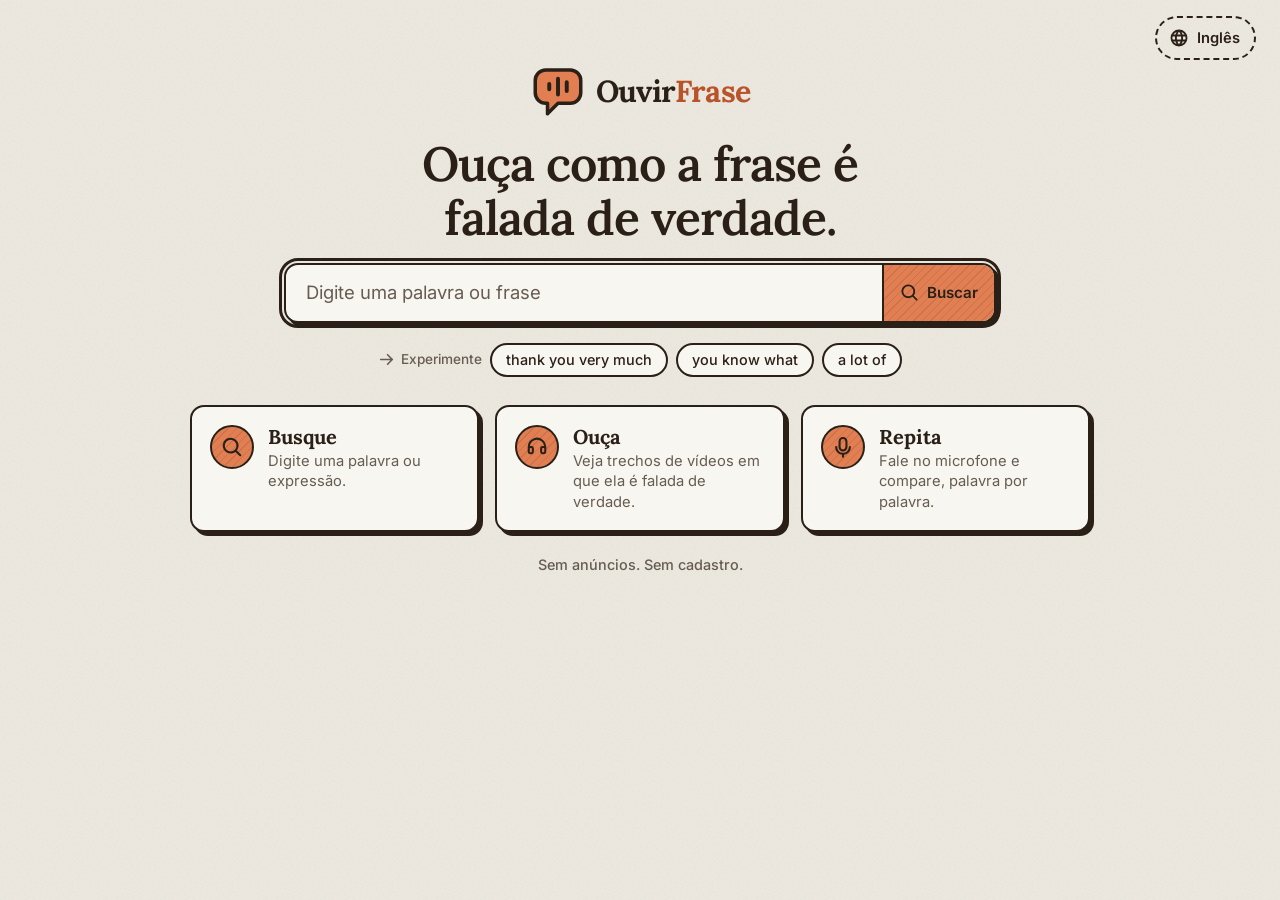
==== src/main/resources/static/index.html @ a15a2043 "feat: traduz a legenda no navegador" ====
<!DOCTYPE html>
<html lang="pt-BR">
<head>
  <meta charset="UTF-8">
  <meta name="viewport" content="width=device-width, initial-scale=1, viewport-fit=cover">
  <title>OuvirFrase — ouça como a frase é falada de verdade</title>
  <meta name="description" content="Busque uma palavra ou expressão e veja trechos reais de vídeos do YouTube em que ela é falada. Ouça, repita e compare sua pronúncia.">
  <meta name="theme-color" content="#EEEBE3">
  <link rel="icon" href="favicon.svg" type="image/svg+xml">
  <link rel="stylesheet" href="fonts.css">
  <link rel="stylesheet" href="style.css">
</head>
<body data-estado="inicio">
  <header class="topo">
    <a class="marca" href="./" aria-label="OuvirFrase, página inicial">
      <svg class="logo" aria-hidden="true"><use href="icons.svg#logo"/></svg>
      <span class="marca-nome">Ouvir<b>Frase</b></span>
    </a>

    <h1 class="slogan">Ouça como a frase é falada de verdade.</h1>

    <form id="form-busca" class="busca" role="search" autocomplete="off">
      <input id="frase" type="text" placeholder="Digite uma palavra ou frase" aria-label="Palavra ou frase" maxlength="200" required autofocus>
      <button type="submit" class="btn primario" aria-label="Buscar">
        <svg class="ic" aria-hidden="true"><use href="icons.svg#i-magnifying-glass"/></svg>
        <span class="rotulo-busca">Buscar</span>
      </button>
    </form>

    <label id="pilula-idioma" class="idioma" data-unico title="Idioma da busca">
      <svg class="ic" aria-hidden="true"><use href="icons.svg#i-globe"/></svg>
      <select id="idioma" aria-label="Idioma da busca" disabled><option value="en">Inglês</option></select>
      <svg class="ic caret" aria-hidden="true"><use href="icons.svg#i-caret-down"/></svg>
    </label>
  </header>

  <main>
    <div id="status" class="status card" role="status" aria-live="polite"></div>

    <section id="inicio" class="inicio">
      <div id="exemplos" class="chips" hidden></div>
      <div id="historico" class="chips" hidden></div>

      <ol class="passos">
        <li class="card">
          <span class="passo-icone"><svg class="ic" aria-hidden="true"><use href="icons.svg#i-magnifying-glass"/></svg></span>
          <div><h2>Busque</h2><p>Digite uma palavra ou expressão.</p></div>
        </li>
        <li class="card">
          <span class="passo-icone"><svg class="ic" aria-hidden="true"><use href="icons.svg#i-headphones"/></svg></span>
          <div><h2>Ouça</h2><p>Veja trechos de vídeos em que ela é falada de verdade.</p></div>
        </li>
        <li class="card">
          <span class="passo-icone"><svg class="ic" aria-hidden="true"><use href="icons.svg#i-microphone"/></svg></span>
          <div><h2>Repita</h2><p>Fale no microfone e compare, palavra por palavra.</p></div>
        </li>
      </ol>
      <p class="promessa">Sem anúncios. Sem cadastro.</p>
    </section>

    <section id="resultado" class="estudio">
      <div class="palco">
        <div class="moldura"><div id="player"></div></div>
        <div class="trecho-barra" aria-hidden="true"><div id="progresso"></div></div>

        <div class="dock" role="toolbar" aria-label="Controles do player">
          <button id="tocar" type="button" class="btn ic-btn" aria-label="Pausar" title="Pausar">
            <svg class="ic" aria-hidden="true"><use id="ic-tocar" href="icons.svg#i-pause"/></svg>
          </button>
          <button id="recuar" type="button" class="btn" aria-label="Voltar 2 segundos" title="Voltar 2 segundos">
            <svg class="ic" aria-hidden="true"><use href="icons.svg#i-rewind"/></svg><span class="mini">2s</span>
          </button>
          <button id="avancar" type="button" class="btn" aria-label="Avançar 2 segundos" title="Avançar 2 segundos">
            <svg class="ic" aria-hidden="true"><use href="icons.svg#i-fast-forward"/></svg><span class="mini">2s</span>
          </button>
          <button id="loop" type="button" class="btn ic-btn" aria-pressed="false" aria-label="Repetir o trecho em loop" title="Repetir o trecho em loop">
            <svg class="ic" aria-hidden="true"><use href="icons.svg#i-repeat"/></svg>
          </button>
          <div class="vel">
            <button id="vel-botao" type="button" class="btn" aria-haspopup="true" aria-expanded="false" aria-label="Velocidade de reprodução" title="Velocidade de reprodução">
              <svg class="ic" aria-hidden="true"><use href="icons.svg#i-gauge"/></svg><span id="vel-texto">1×</span>
            </button>
            <div id="velocidades" class="popover card" role="menu" hidden></div>
          </div>
          <span class="dock-espaco"></span>
          <button id="mic" type="button" class="btn primario" aria-label="Falar no microfone">
            <svg class="ic" aria-hidden="true"><use id="ic-mic" href="icons.svg#i-microphone"/></svg><span id="mic-texto">Falar</span>
          </button>
        </div>

        <figure class="legenda-card card">
          <p id="selo" class="selo" hidden></p>
          <p id="selo-auto" class="selo" title="Legenda gerada por reconhecimento de voz: pode ter erros" hidden>Legenda automática</p>
          <blockquote id="legenda" dir="auto"></blockquote>
          <p id="traducao" lang="pt" hidden></p>
          <figcaption class="legenda-rodape">
            <span id="titulo"></span>
            <button id="traducao-botao" type="button" class="btn ic-btn mini-btn" aria-pressed="true" aria-label="Mostrar a tradução" title="Mostrar a tradução" hidden>
              <svg class="ic" aria-hidden="true"><use href="icons.svg#i-translate"/></svg><span id="traducao-rotulo" hidden>Ativar tradução</span>
            </button>
          </figcaption>
        </figure>
      </div>

      <div class="lateral">
        <section class="pratica card" aria-label="Prática de pronúncia">
          <div class="pratica-topo">
            <div class="seg" role="group" aria-label="O que repetir">
              <button id="alvo-frase" type="button" aria-pressed="true">Frase</button>
              <button id="alvo-trecho" type="button" aria-pressed="false">Trecho</button>
            </div>
            <p id="mic-status" role="status"></p>
          </div>
          <div id="mic-resultado" hidden>
            <p class="nota-linha"><span id="mic-nota"></span><span id="mic-palavras" dir="auto"></span></p>
            <p id="mic-ouvido" dir="auto"></p>
          </div>
        </section>

        <aside class="lista card" aria-label="Ocorrências encontradas">
          <div class="lista-topo">
            <p class="lista-titulo"><svg class="ic" aria-hidden="true"><use href="icons.svg#i-waveform"/></svg><span id="contador"></span></p>
            <div class="lista-acoes">
              <button id="anterior" type="button" class="btn ic-btn pequeno" aria-label="Ocorrência anterior" title="Anterior">
                <svg class="ic" aria-hidden="true"><use href="icons.svg#i-caret-left"/></svg>
              </button>
              <button id="proximo" type="button" class="btn ic-btn pequeno" aria-label="Próxima ocorrência" title="Próxima">
                <svg class="ic" aria-hidden="true"><use href="icons.svg#i-caret-right"/></svg>
              </button>
              <button id="copiar" type="button" class="btn ic-btn pequeno" aria-label="Copiar link desta busca" title="Copiar link">
                <svg class="ic" aria-hidden="true"><use id="ic-copiar" href="icons.svg#i-link"/></svg>
              </button>
            </div>
          </div>
          <ol id="ocorrencias" class="itens"></ol>
        </aside>
      </div>
    </section>
  </main>

  <script src="ferramentas.js"></script>
  <script src="pronuncia.js"></script>
  <script src="app.js"></script>
  <script src="https://www.youtube.com/iframe_api" async></script>
</body>
</html>
---- src/main/resources/static/fonts.css ----
/* Inter e Lora (variáveis), auto-hospedadas via @fontsource. Licença: SIL OFL 1.1 */
/* Inter cyrillic */
@font-face {
  font-family: 'Inter';
  font-style: normal;
  font-display: swap;
  font-weight: 100 900;
  src: url(fonts/inter-cyrillic-wght-normal.woff2) format('woff2');
  unicode-range: U+0301,U+0400-045F,U+0490-0491,U+04B0-04B1,U+2116;
}

/* Inter latin-ext */
@font-face {
  font-family: 'Inter';
  font-style: normal;
  font-display: swap;
  font-weight: 100 900;
  src: url(fonts/inter-latin-ext-wght-normal.woff2) format('woff2');
  unicode-range: U+0100-02BA,U+02BD-02C5,U+02C7-02CC,U+02CE-02D7,U+02DD-02FF,U+0304,U+0308,U+0329,U+1D00-1DBF,U+1E00-1E9F,U+1EF2-1EFF,U+2020,U+20A0-20AB,U+20AD-20C0,U+2113,U+2C60-2C7F,U+A720-A7FF;
}

/* Inter latin */
@font-face {
  font-family: 'Inter';
  font-style: normal;
  font-display: swap;
  font-weight: 100 900;
  src: url(fonts/inter-latin-wght-normal.woff2) format('woff2');
  unicode-range: U+0000-00FF,U+0131,U+0152-0153,U+02BB-02BC,U+02C6,U+02DA,U+02DC,U+0304,U+0308,U+0329,U+2000-206F,U+20AC,U+2122,U+2191,U+2193,U+2212,U+2215,U+FEFF,U+FFFD;
}

/* Lora cyrillic */
@font-face {
  font-family: 'Lora';
  font-style: normal;
  font-display: swap;
  font-weight: 400 700;
  src: url(fonts/lora-cyrillic-wght-normal.woff2) format('woff2');
  unicode-range: U+0301,U+0400-045F,U+0490-0491,U+04B0-04B1,U+2116;
}

/* Lora latin-ext */
@font-face {
  font-family: 'Lora';
  font-style: normal;
  font-display: swap;
  font-weight: 400 700;
  src: url(fonts/lora-latin-ext-wght-normal.woff2) format('woff2');
  unicode-range: U+0100-02BA,U+02BD-02C5,U+02C7-02CC,U+02CE-02D7,U+02DD-02FF,U+0304,U+0308,U+0329,U+1D00-1DBF,U+1E00-1E9F,U+1EF2-1EFF,U+2020,U+20A0-20AB,U+20AD-20C0,U+2113,U+2C60-2C7F,U+A720-A7FF;
}

/* Lora latin */
@font-face {
  font-family: 'Lora';
  font-style: normal;
  font-display: swap;
  font-weight: 400 700;
  src: url(fonts/lora-latin-wght-normal.woff2) format('woff2');
  unicode-range: U+0000-00FF,U+0131,U+0152-0153,U+02BB-02BC,U+02C6,U+02DA,U+02DC,U+0304,U+0308,U+0329,U+2000-206F,U+20AC,U+2122,U+2191,U+2193,U+2212,U+2215,U+FEFF,U+FFFD;
}
---- src/main/resources/static/style.css ----
/* OuvirFrase — tema: papel claro, laranja, traço marrom-escuro marcante.
   Tokens e regras de identidade em docs/identidade-visual.md */

:root {
  --papel: #EEEBE3;
  --papel-2: #F8F6F0;
  --tinta: #2B2018;
  --suave: #675C52;
  --laranja: #E17F53;
  --laranja-forte: #B8532A;
  --laranja-hover: #E98B63;
  --laranja-claro: #F6DCCD;
  --ok: #4D6B26;
  --ok-bg: #DCE7C6;
  --erro: #9C3A22;
  --erro-bg: #F4D2C6;

  --traco: 2px solid var(--tinta);
  --sombra: 4px 4px 0 var(--tinta);
  --sombra-p: 3px 3px 0 var(--tinta);
  --raio: 12px;
  --hachura: repeating-linear-gradient(135deg, rgba(43, 32, 24, .12) 0 1px, transparent 1px 6px);
  --grao: url("data:image/svg+xml;utf8,<svg xmlns='http://www.w3.org/2000/svg' width='160' height='160'><filter id='n'><feTurbulence type='fractalNoise' baseFrequency='.8' numOctaves='2' stitchTiles='stitch'/><feColorMatrix values='0 0 0 0 .17 0 0 0 0 .13 0 0 0 0 .09 0 0 0 .07 0'/></filter><rect width='100%' height='100%' filter='url(%23n)'/></svg>");

  --serif: 'Lora', Georgia, 'Noto Serif', serif;
  --sans: 'Inter', system-ui, -apple-system, 'Segoe UI', Roboto, 'Noto Sans', sans-serif;
}

* { box-sizing: border-box; }
[hidden] { display: none !important; }
html { -webkit-text-size-adjust: 100%; }
body {
  margin: 0;
  min-height: 100dvh;
  background-color: var(--papel);
  background-image: var(--grao);
  color: var(--tinta);
  font: 400 16px/1.5 var(--sans);
}
h1, h2, p { margin: 0; }
button, select, input { font: inherit; color: inherit; }
.ic { width: 1.25em; height: 1.25em; fill: currentColor; flex: none; }
:focus-visible { outline: 3px solid var(--tinta); outline-offset: 2px; }

.card {
  background: var(--papel-2);
  border: var(--traco);
  border-radius: 14px;
  box-shadow: var(--sombra);
}

/* ---------- botões ---------- */
.btn {
  display: inline-flex; align-items: center; justify-content: center; gap: 8px;
  height: 44px; padding: 0 16px;
  background: var(--papel-2);
  border: var(--traco); border-radius: var(--raio);
  box-shadow: var(--sombra-p);
  font-weight: 600; font-size: .95rem; line-height: 1;
  cursor: pointer;
  transition: transform .08s ease, box-shadow .08s ease, background-color .15s ease;
}
.btn:hover { background-color: #fff; }
.btn:active { transform: translate(3px, 3px); box-shadow: 0 0 0 var(--tinta); }
.btn:disabled { opacity: .4; cursor: not-allowed; box-shadow: none; transform: none; }
.btn.ic-btn { width: 44px; padding: 0; }
.btn.pequeno { height: 36px; }
.btn.pequeno.ic-btn { width: 36px; }
.btn.primario,
.btn[aria-pressed="true"] { background: var(--laranja) var(--hachura); }
.btn.primario:hover,
.btn[aria-pressed="true"]:hover { background-color: var(--laranja-hover); }
.mini { font-size: .8rem; font-variant-numeric: tabular-nums; }

/* ---------- topo ---------- */
.topo {
  max-width: 1320px; margin: 0 auto; padding: 12px 24px;
  display: grid; grid-template-columns: auto minmax(0, 1fr) auto;
  grid-template-areas: "marca busca idioma";
  align-items: center; gap: 16px;
}
.marca { grid-area: marca; display: inline-flex; align-items: center; gap: 10px; color: inherit; text-decoration: none; }
.logo { width: 40px; height: 40px; }
.marca-nome { font: 700 1.5rem/1 var(--serif); letter-spacing: -.02em; }
.marca-nome b { color: var(--laranja-forte); font-weight: 700; }
.slogan { grid-area: slogan; display: none; font: 600 clamp(1.9rem, 4.6vw, 3rem)/1.12 var(--serif); letter-spacing: -.02em; max-width: 18ch; }

.busca {
  grid-area: busca; display: flex; align-items: stretch;
  min-width: 0; height: 48px;
  background: var(--papel-2); border: var(--traco); border-radius: 14px;
  box-shadow: var(--sombra-p); overflow: hidden;
}
.busca:focus-within { outline: 3px solid var(--tinta); outline-offset: 2px; }
.busca input {
  flex: 1; min-width: 0; padding: 0 16px;
  background: transparent; border: 0; outline: 0; font-size: 1.05rem;
}
.busca input::placeholder { color: var(--suave); }
.busca .btn { height: auto; border: 0; border-left: var(--traco); border-radius: 0; box-shadow: none; }
.busca .btn:active { transform: none; filter: brightness(.95); }

.idioma {
  grid-area: idioma; position: relative;
  display: inline-flex; align-items: center; gap: 6px;
  height: 44px; padding: 0 12px;
  background: var(--papel-2); border: var(--traco); border-radius: 999px;
  box-shadow: var(--sombra-p); cursor: pointer;
}
.idioma:focus-within { outline: 3px solid var(--tinta); outline-offset: 2px; }
.idioma select {
  appearance: none; -webkit-appearance: none;
  background: transparent; border: 0; outline: 0; padding: 0 2px;
  font-weight: 600; font-size: .92rem; cursor: inherit;
}
.idioma select:disabled { opacity: 1; -webkit-text-fill-color: var(--tinta); }
.idioma[data-unico] { box-shadow: none; background: transparent; border-style: dashed; cursor: default; }
.idioma[data-unico] .caret { display: none; }

/* ---------- estados ---------- */
.inicio, .estudio, .status { display: none; }
body[data-estado="inicio"] .inicio { display: block; }
body[data-estado="resultados"] .estudio { display: grid; }
body[data-estado="buscando"] .status,
body[data-estado="vazio"] .status,
body[data-estado="erro"] .status { display: block; }
body.ocupado .estudio { opacity: .55; pointer-events: none; transition: opacity .15s; }

/* início: o topo vira hero centrado */
body[data-estado="inicio"] .topo {
  grid-template-columns: 1fr; grid-template-areas: "marca" "slogan" "busca";
  justify-items: center; text-align: center;
  max-width: 760px; padding-top: clamp(20px, 7vh, 72px); gap: 18px;
}
body[data-estado="inicio"] .slogan { display: block; }
/* na tela inicial o idioma fica no canto superior direito, fora do hero */
body[data-estado="inicio"] .idioma { position: absolute; top: 16px; right: 24px; }
body[data-estado="inicio"] .logo { width: 56px; height: 56px; }
body[data-estado="inicio"] .marca-nome { font-size: 1.9rem; }
body[data-estado="inicio"] .busca { width: 100%; height: 60px; box-shadow: var(--sombra); }
body[data-estado="inicio"] .busca input { font-size: 1.15rem; padding: 0 20px; }

main { max-width: 1320px; margin: 0 auto; padding: 8px 24px 20px; }

.inicio { max-width: 900px; margin: 0 auto; text-align: center; }
.chips { display: flex; flex-wrap: wrap; justify-content: center; align-items: center; gap: 8px; margin-bottom: 12px; }
.chips-titulo { display: inline-flex; align-items: center; gap: 6px; color: var(--suave); font-size: .85rem; font-weight: 500; }
.chip-btn {
  height: 34px; padding: 0 14px;
  background: var(--papel-2); border: var(--traco); border-radius: 999px;
  font-size: .9rem; font-weight: 500; cursor: pointer;
  transition: background-color .15s, transform .08s;
}
.chip-btn:hover { background: var(--laranja-claro); }
.chip-btn:active { transform: translateY(1px); }

.passos { list-style: none; display: grid; grid-template-columns: repeat(3, 1fr); gap: 16px; margin: 28px 0 0; padding: 0; text-align: left; }
.passos li { display: flex; align-items: flex-start; gap: 14px; padding: 18px; animation: entra .35s ease both; }
.passos li:nth-child(2) { animation-delay: .06s; }
.passos li:nth-child(3) { animation-delay: .12s; }
.passo-icone {
  display: grid; place-items: center; flex: none; width: 44px; height: 44px;
  background: var(--laranja) var(--hachura); border: var(--traco); border-radius: 50%;
}
.passo-icone .ic { width: 22px; height: 22px; }
.passos h2 { font: 700 1.25rem/1.2 var(--serif); margin-bottom: 2px; }
.passos p { color: var(--suave); font-size: .92rem; line-height: 1.4; }
.promessa { margin-top: 22px; color: var(--suave); font-size: .9rem; font-weight: 500; }

/* ---------- status (buscando, vazio, erro) ---------- */
.status { max-width: 520px; margin: 10vh auto 0; padding: 28px 24px; text-align: center; }
.status h2 { font: 600 1.4rem/1.25 var(--serif); margin-top: 10px; }
.status p { color: var(--suave); margin-top: 6px; }
.status > .ic { width: 40px; height: 40px; }
.ondas { display: flex; justify-content: center; align-items: center; gap: 6px; height: 44px; }
.ondas i {
  width: 9px; height: 100%; background: var(--laranja); border: var(--traco); border-radius: 99px;
  transform-origin: center; animation: onda .9s ease-in-out infinite;
}
.ondas i:nth-child(2) { animation-delay: .12s; }
.ondas i:nth-child(3) { animation-delay: .24s; }
.ondas i:nth-child(4) { animation-delay: .36s; }
.ondas i:nth-child(5) { animation-delay: .48s; }

/* ---------- estúdio ---------- */
.estudio { grid-template-columns: minmax(0, 1fr) clamp(340px, 30vw, 440px); gap: 24px; align-items: start; }
.palco {
  min-width: 0; justify-self: center;
  width: min(100%, max(420px, calc((100dvh - 390px) * 16 / 9)));
  display: flex; flex-direction: column; gap: 12px;
}
.moldura {
  position: relative; aspect-ratio: 16 / 9;
  background: #000; border: var(--traco); border-radius: 14px; box-shadow: var(--sombra); overflow: hidden;
}
.moldura iframe, #player { position: absolute; inset: 0; width: 100%; height: 100%; border: 0; }

.trecho-barra { height: 10px; background: var(--papel-2); border: var(--traco); border-radius: 99px; overflow: hidden; }
#progresso { width: 0; height: 100%; background: var(--laranja) var(--hachura); }

.dock { display: flex; flex-wrap: wrap; align-items: center; gap: 8px; }
.dock-espaco { flex: 1; }
.vel { position: relative; }
.popover { position: absolute; bottom: calc(100% + 10px); left: 0; z-index: 5; display: grid; gap: 2px; padding: 6px; min-width: 112px; }
.popover button {
  display: flex; align-items: center; justify-content: space-between; gap: 10px;
  height: 36px; padding: 0 10px; background: transparent; border: 0; border-radius: 8px;
  font-weight: 600; font-size: .92rem; cursor: pointer; text-align: left;
}
.popover button:hover { background: var(--laranja-claro); }
.popover button[aria-checked="true"] { background: var(--laranja-claro); }
.popover button .ic { visibility: hidden; width: 1em; height: 1em; }
.popover button[aria-checked="true"] .ic { visibility: visible; }

.legenda-card { margin: 0; padding: 14px 20px; }
#legenda { margin: 0; min-height: 2.9em; font: 500 clamp(1.1rem, 1.9vw, 1.5rem)/1.45 var(--serif); }
mark {
  color: inherit; padding: 0 .12em; border-radius: 3px;
  background: linear-gradient(180deg, transparent 50%, rgba(225, 127, 83, .7) 50%);
}
#traducao {
  margin: 6px 0 0; min-height: 1.45em; color: var(--suave); font: 400 clamp(.88rem, 1.2vw, .98rem)/1.45 var(--sans);
  display: -webkit-box; -webkit-line-clamp: 2; -webkit-box-orient: vertical; overflow: hidden;
}
#traducao[hidden] { display: none; }
.legenda-rodape { display: flex; align-items: center; gap: 10px; margin-top: 8px; }
#titulo { flex: 1; min-width: 0; color: var(--suave); font-size: .85rem; overflow: hidden; text-overflow: ellipsis; white-space: nowrap; }
.btn.mini-btn { flex: none; width: 32px; height: 32px; padding: 0; box-shadow: 2px 2px 0 var(--tinta); }
.btn.mini-btn[hidden] { display: none; }
.btn.mini-btn.com-rotulo { width: auto; padding: 0 12px; gap: 6px; font-size: .82rem; font-weight: 600; }
.btn.mini-btn.com-rotulo [hidden] { display: none; }
.btn.mini-btn:disabled { cursor: progress; opacity: .6; }
.btn.mini-btn[aria-pressed="true"] { background: var(--laranja-claro); }
.selo {
  display: inline-block; margin-bottom: 8px; padding: 2px 10px;
  background: var(--laranja-claro); border: var(--traco); border-radius: 99px;
  font-size: .78rem; font-weight: 600;
}

/* ---------- lateral: prática + lista ---------- */
.lateral { display: flex; flex-direction: column; gap: 16px; min-width: 0; max-height: calc(100dvh - 108px); }
.pratica { padding: 14px 16px; flex: none; }
.pratica-topo { display: flex; align-items: center; gap: 12px; min-height: 36px; }
.seg { display: inline-flex; flex: none; border: var(--traco); border-radius: 10px; overflow: hidden; }
.seg button { height: 32px; padding: 0 14px; background: transparent; border: 0; font-weight: 600; font-size: .85rem; cursor: pointer; }
.seg button + button { border-left: var(--traco); }
.seg button[aria-pressed="true"] { background: var(--tinta); color: var(--papel-2); }
#mic-status { min-width: 0; color: var(--suave); font-size: .85rem; line-height: 1.3; }
#mic-resultado { margin-top: 10px; animation: entra .25s ease both; }
.nota-linha { display: flex; flex-wrap: wrap; align-items: baseline; gap: 4px 12px; }
#mic-nota { font: 700 1.35rem/1.2 var(--serif); }
#mic-palavras { font-size: 1.05rem; line-height: 1.7; }
.palavra { display: inline-block; padding: 0 8px; margin: 0 2px; border-radius: 8px; border: 2px solid transparent; font-weight: 500; animation: pop .25s ease both; }
.palavra.ok { background: var(--ok-bg); color: var(--ok); border-color: var(--ok); }
.palavra.falta { background: var(--erro-bg); color: var(--erro); border-color: var(--erro); text-decoration: underline wavy; text-underline-offset: 4px; }
#mic-ouvido { margin-top: 2px; color: var(--suave); font-size: .85rem; }
.btn.escutando { animation: pulso 1.2s ease-in-out infinite; }

.lista { display: flex; flex-direction: column; min-height: 0; flex: 1 1 auto; overflow: hidden; }
.lista-topo { display: flex; align-items: center; justify-content: space-between; gap: 8px; padding: 10px 12px 10px 16px; border-bottom: var(--traco); }
.lista-titulo { display: inline-flex; align-items: center; gap: 8px; font-weight: 700; font-size: .95rem; }
.lista-acoes { display: flex; gap: 6px; }
.itens { list-style: none; margin: 0; padding: 8px; overflow-y: auto; min-height: 0; display: grid; gap: 4px; align-content: start; }
.item {
  display: grid; grid-template-columns: 96px minmax(0, 1fr) auto; align-items: center; gap: 10px;
  width: 100%; padding: 6px; text-align: left;
  background: transparent; border: 2px solid transparent; border-radius: 10px; cursor: pointer;
  transition: background-color .12s;
}
.item:hover { background: #fff; }
.item[aria-current="true"] { background: var(--laranja-claro); border-color: var(--tinta); }
.thumb { width: 96px; height: 54px; object-fit: cover; background: #d8d3c8; border: 2px solid var(--tinta); border-radius: 6px; }
.item-texto { display: grid; gap: 2px; min-width: 0; }
.item-legenda {
  font: 500 .88rem/1.35 var(--serif);
  display: -webkit-box; -webkit-line-clamp: 2; -webkit-box-orient: vertical; overflow: hidden;
}
.item-titulo { color: var(--suave); font-size: .75rem; white-space: nowrap; overflow: hidden; text-overflow: ellipsis; }
.selo-aprox { padding: 1px 8px; background: var(--papel-2); border: 2px solid var(--tinta); border-radius: 99px; font-size: .72rem; font-weight: 700; }

/* ---------- movimento ---------- */
@keyframes onda { 0%, 100% { transform: scaleY(.3); } 50% { transform: scaleY(1); } }
@keyframes entra { from { opacity: 0; transform: translateY(6px); } to { opacity: 1; transform: none; } }
@keyframes pop { from { opacity: 0; transform: scale(.85); } to { opacity: 1; transform: none; } }
@keyframes pulso { 0%, 100% { box-shadow: var(--sombra-p), 0 0 0 0 rgba(225, 127, 83, .6); } 50% { box-shadow: var(--sombra-p), 0 0 0 8px rgba(225, 127, 83, 0); } }
@media (prefers-reduced-motion: reduce) {
  *, *::before, *::after { animation: none !important; transition: none !important; }
}

/* ---------- responsivo ---------- */
@media (max-width: 1100px) {
  .estudio { grid-template-columns: minmax(0, 1fr) 320px; gap: 20px; }
  .lateral { max-height: calc(100dvh - 108px); }
}
@media (max-width: 979px) {
  .estudio { grid-template-columns: minmax(0, 1fr); gap: 16px; }
  .palco { width: 100%; justify-self: stretch; }
  .lateral { max-height: none; }
  .lista { overflow: visible; }
  .itens { overflow: visible; }
}
@media (max-width: 759px) {
  .topo { grid-template-columns: 1fr auto; grid-template-areas: "marca idioma" "busca busca"; gap: 10px 12px; padding: 10px 16px; }
  body[data-estado="inicio"] .topo { grid-template-columns: 1fr; grid-template-areas: "marca" "slogan" "busca"; padding-top: 72px; }
  body[data-estado="inicio"] .idioma { top: 12px; right: 16px; }
  main { padding: 4px 16px 28px; }
  .passos { grid-template-columns: 1fr; gap: 10px; margin-top: 20px; }
  .passos li { padding: 12px 14px; align-items: center; }
  .rotulo-busca { display: none; }
  .busca .btn { padding: 0 14px; }
}
@media (max-width: 479px) {
  .mini { display: none; }
  .dock { gap: 6px; }
  .dock-espaco { display: none; }
  .dock .btn { height: 40px; padding: 0 10px; }
  .dock .btn.ic-btn { width: 40px; padding: 0; }
  #mic { margin-left: auto; }
  #mic-texto { display: none; }
  .item { grid-template-columns: 80px minmax(0, 1fr) auto; }
  .thumb { width: 80px; height: 45px; }
}
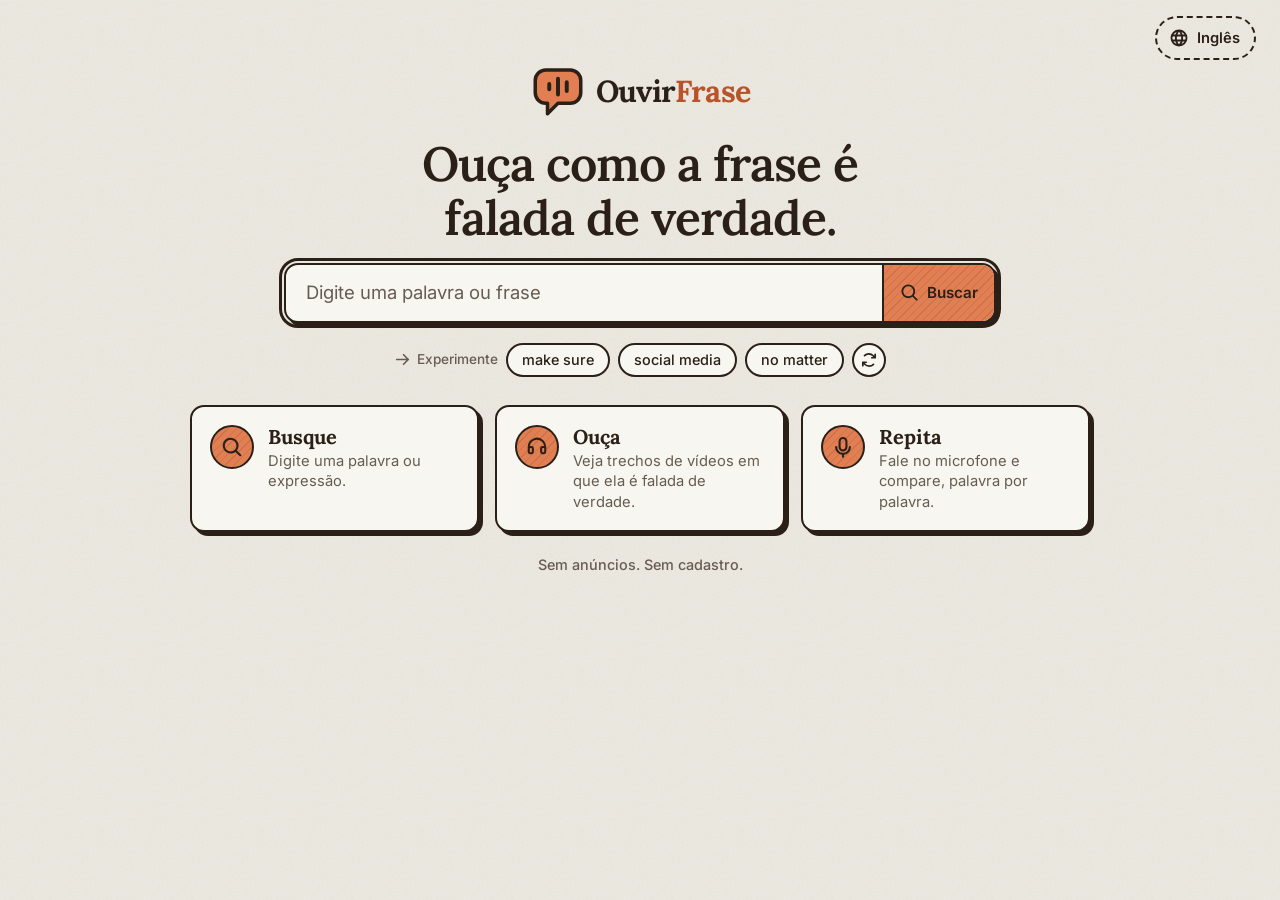
==== commit 74ae621d: "feat: karaoke da legenda com relogio por quadro e barra laranja" ====
--- a/src/main/resources/static/index.html
+++ b/src/main/resources/static/index.html
@@ -58,17 +58,17 @@
       <p class="promessa">Sem anúncios. Sem cadastro.</p>
     </section>
 
-    <section id="resultado" class="estudio">
+    <section class="estudio">
       <div class="palco">
         <div class="moldura"><div id="player"></div></div>
         <div class="trecho-barra" aria-hidden="true"><div id="progresso"></div></div>
 
         <div class="dock" role="toolbar" aria-label="Controles do player">
+          <button id="recuar" type="button" class="btn" aria-label="Voltar 2 segundos" title="Voltar 2 segundos">
+            <svg class="ic" aria-hidden="true"><use href="icons.svg#i-rewind"/></svg><span class="mini">2s</span>
+          </button>
           <button id="tocar" type="button" class="btn ic-btn" aria-label="Pausar" title="Pausar">
             <svg class="ic" aria-hidden="true"><use id="ic-tocar" href="icons.svg#i-pause"/></svg>
-          </button>
-          <button id="recuar" type="button" class="btn" aria-label="Voltar 2 segundos" title="Voltar 2 segundos">
-            <svg class="ic" aria-hidden="true"><use href="icons.svg#i-rewind"/></svg><span class="mini">2s</span>
           </button>
           <button id="avancar" type="button" class="btn" aria-label="Avançar 2 segundos" title="Avançar 2 segundos">
             <svg class="ic" aria-hidden="true"><use href="icons.svg#i-fast-forward"/></svg><span class="mini">2s</span>
@@ -94,7 +94,6 @@
           <blockquote id="legenda" dir="auto"></blockquote>
           <p id="traducao" lang="pt" hidden></p>
           <figcaption class="legenda-rodape">
-            <span id="titulo"></span>
             <button id="traducao-botao" type="button" class="btn ic-btn mini-btn" aria-pressed="true" aria-label="Mostrar a tradução" title="Mostrar a tradução" hidden>
               <svg class="ic" aria-hidden="true"><use href="icons.svg#i-translate"/></svg><span id="traducao-rotulo" hidden>Ativar tradução</span>
             </button>
@@ -111,6 +110,10 @@
             </div>
             <p id="mic-status" role="status"></p>
           </div>
+          <p id="pratica-alvo" class="pratica-alvo" hidden>
+            <span id="alvo-original" dir="auto"></span>
+            <span id="alvo-latino" class="alvo-latino"></span>
+          </p>
           <div id="mic-resultado" hidden>
             <p class="nota-linha"><span id="mic-nota"></span><span id="mic-palavras" dir="auto"></span></p>
             <p id="mic-ouvido" dir="auto"></p>
@@ -138,9 +141,6 @@
     </section>
   </main>
 
-  <script src="ferramentas.js"></script>
-  <script src="pronuncia.js"></script>
-  <script src="app.js"></script>
-  <script src="https://www.youtube.com/iframe_api" async></script>
+  <script type="module" src="js/app.js"></script>
 </body>
 </html>
--- a/src/main/resources/static/style.css
+++ b/src/main/resources/static/style.css
@@ -102,20 +102,56 @@
 
 .idioma {
   grid-area: idioma; position: relative;
-  display: inline-flex; align-items: center; gap: 6px;
-  height: 44px; padding: 0 12px;
+  display: inline-flex; align-items: center;
+  height: 44px; padding: 0;
   background: var(--papel-2); border: var(--traco); border-radius: 999px;
   box-shadow: var(--sombra-p); cursor: pointer;
 }
 .idioma:focus-within { outline: 3px solid var(--tinta); outline-offset: 2px; }
 .idioma select {
   appearance: none; -webkit-appearance: none;
-  background: transparent; border: 0; outline: 0; padding: 0 2px;
+  align-self: stretch; padding: 0 38px 0 40px; /* o select ocupa a pílula toda: clicar em qualquer ponto abre a lista */
+  background: transparent; border: 0; outline: 0;
   font-weight: 600; font-size: .92rem; cursor: inherit;
 }
+.idioma .ic { position: absolute; top: 50%; translate: 0 -50%; pointer-events: none; } /* ícones por cima do select, sem pegar o clique */
+.idioma .ic:first-child { left: 12px; }
+.idioma .caret { right: 12px; }
 .idioma select:disabled { opacity: 1; -webkit-text-fill-color: var(--tinta); }
 .idioma[data-unico] { box-shadow: none; background: transparent; border-style: dashed; cursor: default; }
 .idioma[data-unico] .caret { display: none; }
+.idioma[data-unico] select { padding-right: 14px; }
+/* sinal de que o idioma foi trocado sozinho: ponto no canto, some na próxima interação */
+.idioma[data-trocou]::after {
+  content: ""; position: absolute; top: -5px; right: -3px;
+  width: 12px; height: 12px;
+  background: var(--laranja); border: var(--traco); border-radius: 50%;
+  animation: ponto .6s ease-in-out 2;
+}
+
+/* Seletor com a cara do projeto, só onde o navegador deixa estilizar o <select> (Chrome/Edge 135+, Safari 27+).
+   Sem suporte (Firefox), nada disto vale e a lista continua a nativa. */
+@supports (appearance: base-select) {
+  .idioma select,
+  .idioma select::picker(select) { appearance: base-select; }
+  .idioma select { display: flex; align-items: center; background: transparent; border: 0; } /* centraliza o texto na altura da pílula */
+  .idioma select::picker-icon { display: none; } /* a seta é o svg.caret da pílula */
+  .idioma select::picker(select) {
+    min-width: 160px; margin-top: 8px; padding: 6px;
+    background: var(--papel-2); border: var(--traco); border-radius: var(--raio); box-shadow: var(--sombra);
+  }
+  body[data-estado="inicio"] .idioma select::picker(select) { position-area: block-end span-inline-start; }
+  .idioma option {
+    display: flex; align-items: center; gap: 10px;
+    height: 36px; padding: 0 10px; border-radius: 8px;
+    font-weight: 600; font-size: .92rem; cursor: pointer;
+  }
+  .idioma option:hover, .idioma option:focus-visible, .idioma option:checked { background: var(--laranja-claro); }
+  .idioma option::checkmark {
+    content: ""; order: 1; margin-left: auto; width: 1em; height: 1em;
+    background: currentColor; mask: url("data:image/svg+xml,%3Csvg xmlns='http://www.w3.org/2000/svg' viewBox='0 0 256 256'%3E%3Cpath d='M232.49,80.49l-128,128a12,12,0,0,1-17,0l-56-56a12,12,0,1,1,17-17L96,183,215.51,63.51a12,12,0,0,1,17,17Z'/%3E%3C/svg%3E") center / contain no-repeat;
+  }
+}
 
 /* ---------- estados ---------- */
 .inicio, .estudio, .status { display: none; }
@@ -153,6 +189,7 @@
 }
 .chip-btn:hover { background: var(--laranja-claro); }
 .chip-btn:active { transform: translateY(1px); }
+.chip-trocar { display: inline-flex; align-items: center; justify-content: center; width: 34px; padding: 0; }
 
 .passos { list-style: none; display: grid; grid-template-columns: repeat(3, 1fr); gap: 16px; margin: 28px 0 0; padding: 0; text-align: left; }
 .passos li { display: flex; align-items: flex-start; gap: 14px; padding: 18px; animation: entra .35s ease both; }
@@ -218,13 +255,20 @@
   color: inherit; padding: 0 .12em; border-radius: 3px;
   background: linear-gradient(180deg, transparent 50%, rgba(225, 127, 83, .7) 50%);
 }
+/* palavra falada: barra laranja arredondada, com degradê e uma sombra pequena */
+#legenda .w { position: relative; }
+#legenda .w.falando::after {
+  content: ""; position: absolute; left: 0; right: 0; bottom: -.3em; height: .26em; border-radius: 999px;
+  background: linear-gradient(180deg, var(--laranja-hover), var(--laranja));
+  box-shadow: 0 2px 3px rgba(184, 83, 42, .35);
+}
 #traducao {
   margin: 6px 0 0; min-height: 1.45em; color: var(--suave); font: 400 clamp(.88rem, 1.2vw, .98rem)/1.45 var(--sans);
   display: -webkit-box; -webkit-line-clamp: 2; -webkit-box-orient: vertical; overflow: hidden;
 }
 #traducao[hidden] { display: none; }
-.legenda-rodape { display: flex; align-items: center; gap: 10px; margin-top: 8px; }
-#titulo { flex: 1; min-width: 0; color: var(--suave); font-size: .85rem; overflow: hidden; text-overflow: ellipsis; white-space: nowrap; }
+.legenda-rodape { display: flex; justify-content: flex-end; margin-top: 8px; }
+.legenda-rodape:has(> [hidden]:only-child) { display: none; }
 .btn.mini-btn { flex: none; width: 32px; height: 32px; padding: 0; box-shadow: 2px 2px 0 var(--tinta); }
 .btn.mini-btn[hidden] { display: none; }
 .btn.mini-btn.com-rotulo { width: auto; padding: 0 12px; gap: 6px; font-size: .82rem; font-weight: 600; }
@@ -241,6 +285,10 @@
 .lateral { display: flex; flex-direction: column; gap: 16px; min-width: 0; max-height: calc(100dvh - 108px); }
 .pratica { padding: 14px 16px; flex: none; }
 .pratica-topo { display: flex; align-items: center; gap: 12px; min-height: 36px; }
+.pratica-alvo { margin-top: 10px; display: grid; gap: 2px; }
+#alvo-original { font: 500 1.05rem/1.35 var(--serif); }
+.alvo-latino { color: var(--suave); font-size: .9rem; }
+#alvo-original, .alvo-latino { display: -webkit-box; -webkit-line-clamp: 3; -webkit-box-orient: vertical; overflow: hidden; }
 .seg { display: inline-flex; flex: none; border: var(--traco); border-radius: 10px; overflow: hidden; }
 .seg button { height: 32px; padding: 0 14px; background: transparent; border: 0; font-weight: 600; font-size: .85rem; cursor: pointer; }
 .seg button + button { border-left: var(--traco); }
@@ -281,6 +329,7 @@
 /* ---------- movimento ---------- */
 @keyframes onda { 0%, 100% { transform: scaleY(.3); } 50% { transform: scaleY(1); } }
 @keyframes entra { from { opacity: 0; transform: translateY(6px); } to { opacity: 1; transform: none; } }
+@keyframes ponto { 0%, 100% { transform: scale(1); } 50% { transform: scale(1.35); } }
 @keyframes pop { from { opacity: 0; transform: scale(.85); } to { opacity: 1; transform: none; } }
 @keyframes pulso { 0%, 100% { box-shadow: var(--sombra-p), 0 0 0 0 rgba(225, 127, 83, .6); } 50% { box-shadow: var(--sombra-p), 0 0 0 8px rgba(225, 127, 83, 0); } }
 @media (prefers-reduced-motion: reduce) {
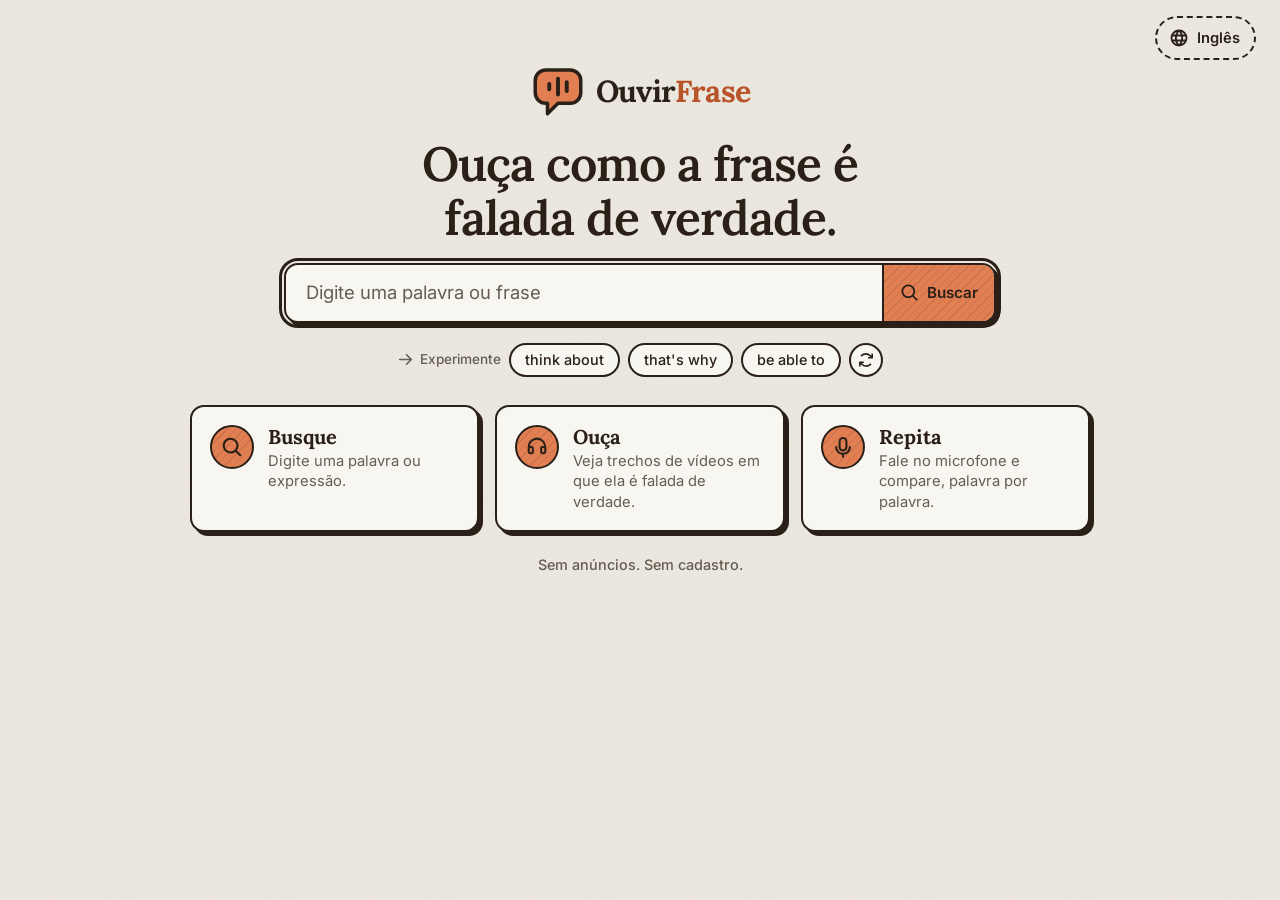
==== commit 28dc7a83: "feat: loop guiado pelo trecho, com modo automatico" ====
--- a/src/main/resources/static/index.html
+++ b/src/main/resources/static/index.html
@@ -74,7 +74,7 @@
             <svg class="ic" aria-hidden="true"><use href="icons.svg#i-fast-forward"/></svg><span class="mini">2s</span>
           </button>
           <button id="loop" type="button" class="btn ic-btn" aria-pressed="false" aria-label="Repetir o trecho em loop" title="Repetir o trecho em loop">
-            <svg class="ic" aria-hidden="true"><use href="icons.svg#i-repeat"/></svg>
+            <svg class="ic" aria-hidden="true"><use id="ic-loop" href="icons.svg#i-repeat"/></svg>
           </button>
           <div class="vel">
             <button id="vel-botao" type="button" class="btn" aria-haspopup="true" aria-expanded="false" aria-label="Velocidade de reprodução" title="Velocidade de reprodução">
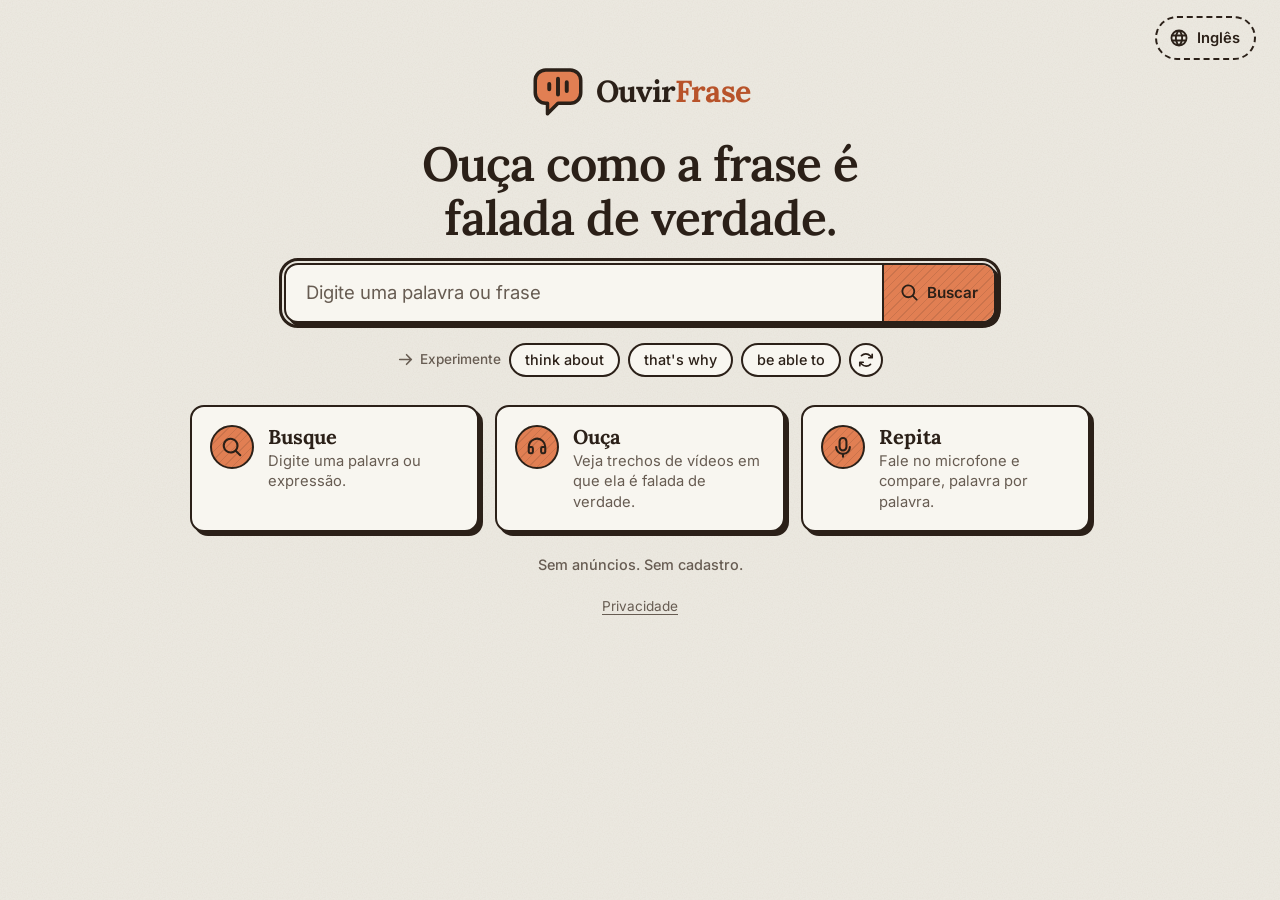
==== commit 7df90ef6: "feat: pagina de privacidade, rodape e aviso do microfone" ====
--- a/src/main/resources/static/index.html
+++ b/src/main/resources/static/index.html
@@ -91,6 +91,7 @@
         <figure class="legenda-card card">
           <p id="selo" class="selo" hidden></p>
           <p id="selo-auto" class="selo" title="Legenda gerada por reconhecimento de voz: pode ter erros" hidden>Legenda automática</p>
+          <p id="aviso-video" class="selo" role="status" hidden></p>
           <blockquote id="legenda" dir="auto"></blockquote>
           <p id="traducao" lang="pt" hidden></p>
           <figcaption class="legenda-rodape">
@@ -118,6 +119,7 @@
             <p class="nota-linha"><span id="mic-nota"></span><span id="mic-palavras" dir="auto"></span></p>
             <p id="mic-ouvido" dir="auto"></p>
           </div>
+          <p class="pratica-aviso">O áudio é processado pelo serviço de voz do navegador. <a href="privacidade.html">Saiba mais</a></p>
         </section>
 
         <aside class="lista card" aria-label="Ocorrências encontradas">
@@ -141,6 +143,8 @@
     </section>
   </main>
 
+  <footer class="rodape"><a href="privacidade.html">Privacidade</a></footer>
+
   <script type="module" src="js/app.js"></script>
 </body>
 </html>
--- a/src/main/resources/static/style.css
+++ b/src/main/resources/static/style.css
@@ -160,7 +160,6 @@
 body[data-estado="buscando"] .status,
 body[data-estado="vazio"] .status,
 body[data-estado="erro"] .status { display: block; }
-body.ocupado .estudio { opacity: .55; pointer-events: none; transition: opacity .15s; }
 
 /* início: o topo vira hero centrado */
 body[data-estado="inicio"] .topo {
@@ -282,7 +281,7 @@
 }
 
 /* ---------- lateral: prática + lista ---------- */
-.lateral { display: flex; flex-direction: column; gap: 16px; min-width: 0; max-height: calc(100dvh - 108px); }
+.lateral { display: flex; flex-direction: column; gap: 16px; min-width: 0; max-height: calc(100dvh - 124px); } /* 108px do topo + 16px do rodapé */
 .pratica { padding: 14px 16px; flex: none; }
 .pratica-topo { display: flex; align-items: center; gap: 12px; min-height: 36px; }
 .pratica-alvo { margin-top: 10px; display: grid; gap: 2px; }
@@ -324,7 +323,21 @@
   display: -webkit-box; -webkit-line-clamp: 2; -webkit-box-orient: vertical; overflow: hidden;
 }
 .item-titulo { color: var(--suave); font-size: .75rem; white-space: nowrap; overflow: hidden; text-overflow: ellipsis; }
+.item[data-indisponivel] { opacity: .45; cursor: not-allowed; }
+.item[data-indisponivel]:hover { background: transparent; }
+.item[data-indisponivel] .thumb { filter: grayscale(1); }
 .selo-aprox { padding: 1px 8px; background: var(--papel-2); border: 2px solid var(--tinta); border-radius: 99px; font-size: .72rem; font-weight: 700; }
+
+/* ---------- rodapé, aviso do microfone e página de privacidade ---------- */
+.rodape { padding: 0 24px 8px; text-align: center; color: var(--suave); font-size: .85rem; }
+.rodape a, .pratica-aviso a { color: inherit; text-underline-offset: 3px; }
+.pratica-aviso { margin-top: 10px; color: var(--suave); font-size: .75rem; line-height: 1.35; }
+.politica { max-width: 70ch; margin: 8px auto 0; padding: 24px 28px; }
+.politica h1 { font: 600 clamp(1.6rem, 3.4vw, 2.2rem)/1.15 var(--serif); letter-spacing: -.02em; margin-bottom: 14px; }
+.politica h2 { font: 700 1.25rem/1.2 var(--serif); margin: 22px 0 6px; }
+.politica p + p { margin-top: 8px; }
+.politica a:not(.btn) { color: inherit; text-underline-offset: 3px; }
+.politica .btn { margin-top: 20px; color: inherit; text-decoration: none; }
 
 /* ---------- movimento ---------- */
 @keyframes onda { 0%, 100% { transform: scaleY(.3); } 50% { transform: scaleY(1); } }
@@ -339,7 +352,7 @@
 /* ---------- responsivo ---------- */
 @media (max-width: 1100px) {
   .estudio { grid-template-columns: minmax(0, 1fr) 320px; gap: 20px; }
-  .lateral { max-height: calc(100dvh - 108px); }
+  .lateral { max-height: calc(100dvh - 124px); }
 }
 @media (max-width: 979px) {
   .estudio { grid-template-columns: minmax(0, 1fr); gap: 16px; }
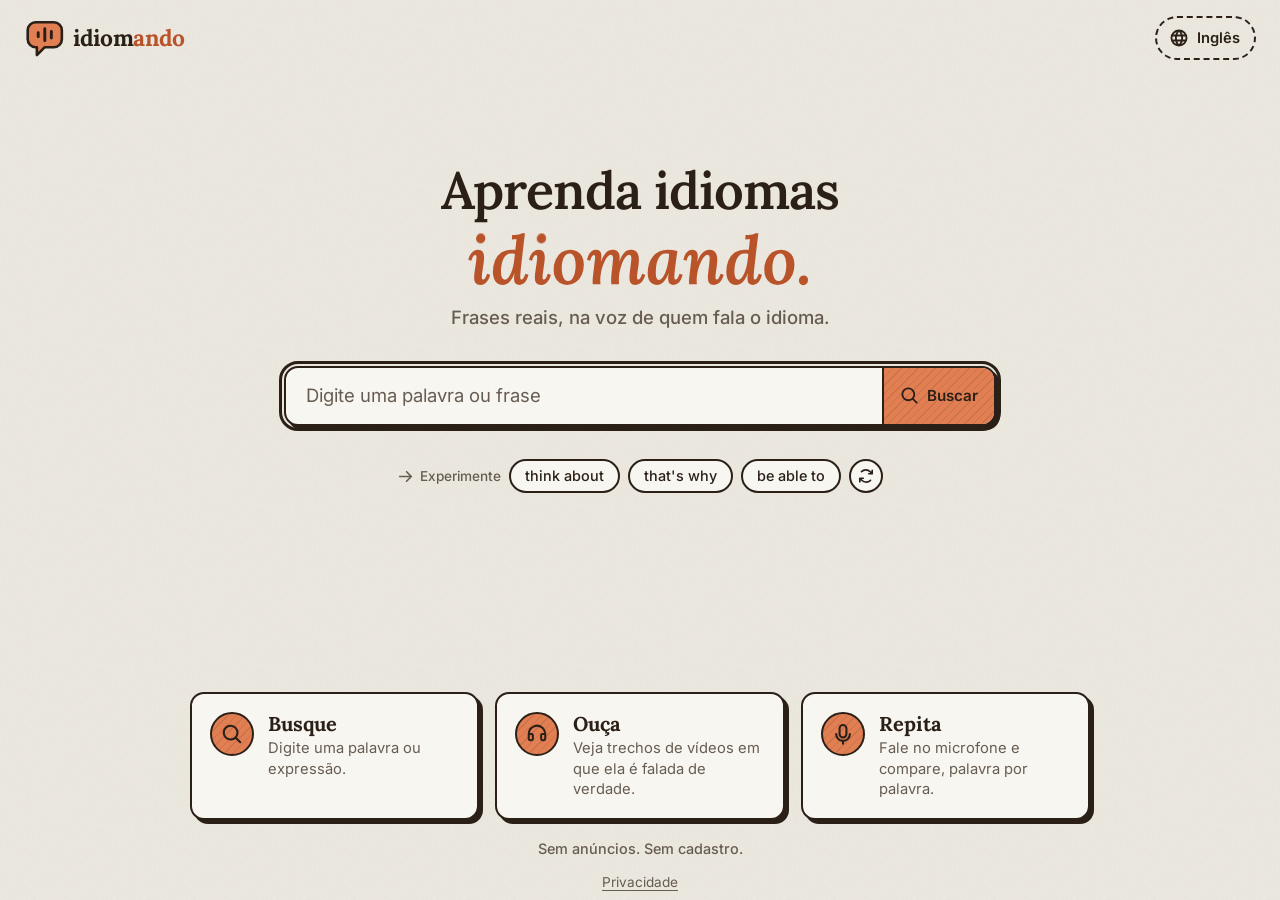
==== commit 95bf2126: "reafactor: renomeia o projeto para Idiomando" ====
--- a/src/main/resources/static/index.html
+++ b/src/main/resources/static/index.html
@@ -3,7 +3,7 @@
 <head>
   <meta charset="UTF-8">
   <meta name="viewport" content="width=device-width, initial-scale=1, viewport-fit=cover">
-  <title>OuvirFrase — ouça como a frase é falada de verdade</title>
+  <title>Idiomando — ouça como a frase é falada de verdade</title>
   <meta name="description" content="Busque uma palavra ou expressão e veja trechos reais de vídeos do YouTube em que ela é falada. Ouça, repita e compare sua pronúncia.">
   <meta name="theme-color" content="#EEEBE3">
   <link rel="icon" href="favicon.svg" type="image/svg+xml">
@@ -12,12 +12,31 @@
 </head>
 <body data-estado="inicio">
   <header class="topo">
-    <a class="marca" href="./" aria-label="OuvirFrase, página inicial">
+    <a class="marca" href="./" aria-label="Idiomando, página inicial">
       <svg class="logo" aria-hidden="true"><use href="icons.svg#logo"/></svg>
-      <span class="marca-nome">Ouvir<b>Frase</b></span>
+      <span class="marca-nome">idiom<b>ando</b></span>
     </a>
 
-    <h1 class="slogan">Ouça como a frase é falada de verdade.</h1>
+    <div class="slogan titulo" id="titulo">
+      <h1 class="so-leitor">Aprenda idiomas idiomando. Frases reais, na voz de quem fala o idioma.</h1>
+      <div class="titulo-visual" aria-hidden="true">
+        <p class="fr fr-1">
+          <span class="ln"><span class="p">Ouça</span> <span class="p">como</span> <span class="p">a</span> <span class="p">frase</span> <span class="p">é</span></span>
+          <span class="ln">
+            <span class="p">falada</span>
+            <span class="dv"><span class="p">de</span> <span class="p">verdade.</span>
+              <svg class="sub" viewBox="0 0 300 12" preserveAspectRatio="none"><path d="M3 7.5C38 3.2 84 10.8 142 6.4S243 3.6 297 8.2"/></svg>
+              <span class="ondas onda-titulo" aria-hidden="true"><i></i><i></i><i></i><i></i><i></i></span>
+            </span>
+          </span>
+        </p>
+        <p class="fr fr-2">
+          <span class="ln"><span class="g">Aprenda</span> <span class="g">idiomas</span></span>
+          <span class="ln ln-grande"><span class="g"><svg class="palavra-titulo" data-salto="120" viewBox="0 -905 5095 935"><path class="letras" d="M148.3 -511Q197 -511 217.7 -480.5Q238.3 -450 238.3 -399Q238.3 -373 233.2 -332.8Q228 -292.7 221.3 -248Q214.7 -203.3 209.5 -163.8Q204.3 -124.3 204.3 -99Q204.3 -81.7 210.2 -74.7Q216 -67.7 224.7 -67.7Q238.3 -67.7 253.2 -86.3Q268 -105 281.7 -152.7L327 -140Q323 -119 312.2 -92.8Q301.3 -66.7 283.7 -43.2Q266 -19.7 241.2 -4.3Q216.3 11 184.3 11Q132.3 11 111.3 -17Q90.3 -45 90.3 -95.7Q90.3 -129.7 95.7 -170.2Q101 -210.7 107.8 -252.2Q114.7 -293.7 120 -331.7Q125.3 -369.7 125.3 -400Q125.3 -415.7 120.2 -424Q115 -432.3 105.3 -432.3Q92.7 -432.3 77.7 -413.7Q62.7 -395 49 -347.3L3.7 -360Q7.3 -380 18.3 -405.8Q29.3 -431.7 47.5 -455.7Q65.7 -479.7 90.7 -495.3Q115.7 -511 148.3 -511ZM512 11Q463.3 11 431.3 -14.5Q399.3 -40 383.8 -83.2Q368.3 -126.3 368.3 -179.7Q368.3 -275.7 398.8 -350.5Q429.3 -425.3 492 -468.2Q554.7 -511 650 -511Q659.7 -511 675.7 -510.3Q691.7 -509.7 700.7 -508.3Q705.3 -551 708.5 -581.2Q711.7 -611.3 714.5 -632.2Q717.3 -653 720 -665.3Q703.3 -664.3 682.8 -663.7Q662.3 -663 649 -662L653 -726Q699 -726 727.8 -730.7Q756.7 -735.3 773.3 -742Q790 -748.7 797.3 -755H843Q834 -683.7 824.5 -604.5Q815 -525.3 804.3 -432.3Q797.3 -365.7 789.8 -302.5Q782.3 -239.3 777.5 -188Q772.7 -136.7 772.7 -104.7Q772.7 -86.3 777.3 -77Q782 -67.7 791.7 -67.7Q804.7 -67.7 819.3 -86.3Q834 -105 847.7 -152.7L894 -140Q890.3 -120 880.5 -94.2Q870.7 -68.3 854.7 -44.3Q838.7 -20.3 815.3 -4.7Q792 11 760 11Q725.3 11 703.2 -10Q681 -31 681 -79.7Q681 -102.7 683 -120.8Q685 -139 688.7 -162.7H687Q662 -93 631.8 -55.2Q601.7 -17.3 570.8 -3.2Q540 11 512 11ZM543.7 -65.3Q571 -65.3 595.2 -94Q619.3 -122.7 639 -171.7Q658.7 -220.7 671.3 -281Q678.7 -316.7 683.8 -358Q689 -399.3 693.7 -446.3Q683.7 -450.3 665.8 -452.7Q648 -455 635.7 -455Q599 -455 573.2 -436.3Q547.3 -417.7 530.7 -387.3Q514 -357 504.5 -321Q495 -285 491.3 -249.7Q487.7 -214.3 487.7 -186Q487.7 -129.3 501.8 -97.3Q516 -65.3 543.7 -65.3ZM1046.3 -511Q1095 -511 1115.7 -480.5Q1136.3 -450 1136.3 -399Q1136.3 -373 1131.2 -332.8Q1126 -292.7 1119.3 -248Q1112.7 -203.3 1107.5 -163.8Q1102.3 -124.3 1102.3 -99Q1102.3 -81.7 1108.2 -74.7Q1114 -67.7 1122.7 -67.7Q1136.3 -67.7 1151.2 -86.3Q1166 -105 1179.7 -152.7L1225 -140Q1221 -119 1210.2 -92.8Q1199.3 -66.7 1181.7 -43.2Q1164 -19.7 1139.2 -4.3Q1114.3 11 1082.3 11Q1030.3 11 1009.3 -17Q988.3 -45 988.3 -95.7Q988.3 -129.7 993.7 -170.2Q999 -210.7 1005.8 -252.2Q1012.7 -293.7 1018 -331.7Q1023.3 -369.7 1023.3 -400Q1023.3 -415.7 1018.2 -424Q1013 -432.3 1003.3 -432.3Q990.7 -432.3 975.7 -413.7Q960.7 -395 947 -347.3L901.7 -360Q905.3 -380 916.3 -405.8Q927.3 -431.7 945.5 -455.7Q963.7 -479.7 988.7 -495.3Q1013.7 -511 1046.3 -511ZM1516.3 -511Q1571.7 -511 1616.3 -485.2Q1661 -459.3 1687.3 -409.7Q1713.7 -360 1713.7 -289.3Q1713.7 -210 1683.7 -141.2Q1653.7 -72.3 1598.2 -30.7Q1542.7 11 1464.7 11Q1398 11 1353.8 -19.3Q1309.7 -49.7 1288.2 -101.3Q1266.7 -153 1266.7 -215Q1266.7 -295.3 1296.8 -362.7Q1327 -430 1383.2 -470.5Q1439.3 -511 1516.3 -511ZM1501.3 -454.7Q1466.7 -455.7 1441 -427.2Q1415.3 -398.7 1401.2 -350.7Q1387 -302.7 1386.7 -244.7Q1386.3 -213.3 1390.3 -178.7Q1394.3 -144 1404.8 -114Q1415.3 -84 1433.2 -65Q1451 -46 1478.3 -45.7Q1509 -45.3 1530.3 -66.2Q1551.7 -87 1565 -120Q1578.3 -153 1584.8 -190Q1591.3 -227 1592.3 -259.7Q1593.3 -289.3 1589.8 -323Q1586.3 -356.7 1576.7 -386.7Q1567 -416.7 1548.7 -435.5Q1530.3 -454.3 1501.3 -454.7ZM2477 11Q2424.7 11 2406.2 -17.3Q2387.7 -45.7 2387.7 -96.3Q2387.7 -125.7 2392.2 -163.3Q2396.7 -201 2402 -241.3Q2407.3 -281.7 2411.8 -319.3Q2416.3 -357 2416.3 -385.7Q2416.3 -399.7 2413.3 -410.7Q2410.3 -421.7 2403 -427.8Q2395.7 -434 2381.7 -434Q2360.3 -434 2338.7 -411Q2317 -388 2297.7 -349Q2278.3 -310 2263.5 -262.2Q2248.7 -214.3 2240 -164.2Q2231.3 -114 2231.3 -69Q2231.3 -55.3 2232.2 -36.2Q2233 -17 2234 0H2120Q2118.3 -16.3 2118 -30.5Q2117.7 -44.7 2117.7 -53.3Q2117.7 -94.7 2121.8 -141.7Q2126 -188.7 2131.5 -235.3Q2137 -282 2141.2 -321.7Q2145.3 -361.3 2145 -387Q2144.7 -408 2137.3 -421Q2130 -434 2110.3 -434Q2089 -434 2067.2 -410.7Q2045.3 -387.3 2025.7 -347.7Q2006 -308 1990.3 -259.8Q1974.7 -211.7 1965.7 -161.2Q1956.7 -110.7 1956.7 -65.7Q1956.7 -52 1957.5 -32.2Q1958.3 -12.3 1959.3 0H1846Q1844.3 -16.3 1844 -23.8Q1843.7 -31.3 1843.7 -40.7Q1843.7 -59.7 1845.5 -84.8Q1847.3 -110 1851.5 -143.5Q1855.7 -177 1860.7 -218.7Q1865 -257.7 1868.7 -286.7Q1872.3 -315.7 1875 -337.5Q1877.7 -359.3 1879.2 -374.5Q1880.7 -389.7 1880.7 -400Q1880.7 -417.3 1876 -424.8Q1871.3 -432.3 1862.3 -432.3Q1849.7 -432.3 1834.7 -413.7Q1819.7 -395 1806 -347.3L1760 -360Q1764.3 -380 1773.5 -405.8Q1782.7 -431.7 1798.7 -455.7Q1814.7 -479.7 1837.7 -495.3Q1860.7 -511 1892.7 -511Q1918.3 -511 1936.3 -500.2Q1954.3 -489.3 1964.2 -467.5Q1974 -445.7 1973.3 -411.3Q1973 -389.3 1970 -371.8Q1967 -354.3 1964.3 -336H1966Q1992.7 -406.3 2022.8 -444.3Q2053 -482.3 2084.2 -496.7Q2115.3 -511 2143 -511Q2178.3 -511 2200.5 -495.8Q2222.7 -480.7 2233.3 -454.7Q2244 -428.7 2244 -396.3Q2244 -381.7 2242.7 -369Q2241.3 -356.3 2237 -337H2238.7Q2265.7 -407.3 2294.8 -445.2Q2324 -483 2354.3 -497Q2384.7 -511 2412.3 -511Q2454.3 -511 2479.7 -492.3Q2505 -473.7 2516.5 -440.8Q2528 -408 2528 -365Q2528 -322.7 2521.3 -274.2Q2514.7 -225.7 2507.5 -180.2Q2500.3 -134.7 2500.3 -100.3Q2500.3 -83.7 2505.2 -75.7Q2510 -67.7 2519.3 -67.7Q2532.3 -67.7 2547.3 -86.2Q2562.3 -104.7 2576 -152.7L2622 -139.7Q2618.3 -120 2607 -94Q2595.7 -68 2578 -44.2Q2560.3 -20.3 2535 -4.7Q2509.7 11 2477 11ZM2956.7 -511Q2985.3 -511 3022.3 -505.8Q3059.3 -500.7 3097.3 -491.3Q3091.3 -446.7 3083.5 -390.8Q3075.7 -335 3068.5 -279.5Q3061.3 -224 3056.7 -178.2Q3052 -132.3 3052 -107Q3052 -88.3 3056 -78Q3060 -67.7 3070.7 -67.7Q3084.3 -67.7 3099.8 -86.3Q3115.3 -105 3129 -152.7L3174.3 -140Q3170.7 -120 3160.8 -94.2Q3151 -68.3 3134.7 -44.3Q3118.3 -20.3 3094.3 -4.7Q3070.3 11 3038.3 11Q3003.7 11 2982 -10Q2960.3 -31 2960.3 -79.7Q2960.3 -98 2962.8 -120Q2965.3 -142 2969 -163H2967.3Q2947.3 -109.7 2925.2 -75.5Q2903 -41.3 2880.2 -22.3Q2857.3 -3.3 2834.3 3.8Q2811.3 11 2789 11Q2734.3 11 2696.2 -32Q2658 -75 2658 -168.3Q2658 -237.7 2677.3 -299.3Q2696.7 -361 2734.8 -408.8Q2773 -456.7 2828.7 -483.8Q2884.3 -511 2956.7 -511ZM2921.7 -455Q2888 -455 2861.2 -434.7Q2834.3 -414.3 2815.3 -376.8Q2796.3 -339.3 2786.8 -287.2Q2777.3 -235 2777.3 -170.7Q2777.3 -122 2788.7 -92.5Q2800 -63 2824.3 -63Q2848 -63 2869.8 -87Q2891.7 -111 2910 -151.8Q2928.3 -192.7 2942.3 -243.2Q2956.3 -293.7 2965 -346.3Q2973.7 -399 2975 -447Q2966.7 -450.3 2951.7 -452.7Q2936.7 -455 2921.7 -455ZM3637.7 11Q3585.3 11 3566.7 -17.3Q3548 -45.7 3548 -96.3Q3548 -125.7 3552.2 -163.3Q3556.3 -201 3561.5 -241.3Q3566.7 -281.7 3570.8 -319.3Q3575 -357 3575 -385.7Q3575 -399.7 3571.8 -410.7Q3568.7 -421.7 3561.3 -427.8Q3554 -434 3540.7 -434Q3519.3 -434 3497 -410.7Q3474.7 -387.3 3454.3 -347.7Q3434 -308 3418 -259.8Q3402 -211.7 3392.5 -161.2Q3383 -110.7 3383 -65.7Q3383 -52 3383.8 -32.2Q3384.7 -12.3 3385.7 0H3271.7Q3270 -16.3 3269.7 -23.8Q3269.3 -31.3 3269.3 -40.7Q3269.3 -60.3 3271.7 -86.8Q3274 -113.3 3278.2 -148.2Q3282.3 -183 3287.3 -226Q3291.7 -263.7 3295.2 -291.7Q3298.7 -319.7 3301.3 -340.5Q3304 -361.3 3305.2 -375.8Q3306.3 -390.3 3306.3 -400Q3306.3 -417.3 3301.7 -424.8Q3297 -432.3 3288 -432.3Q3275.3 -432.3 3260.3 -413.7Q3245.3 -395 3231.7 -347.3L3185.7 -360Q3190 -380 3199.2 -405.8Q3208.3 -431.7 3224.3 -455.7Q3240.3 -479.7 3263.3 -495.3Q3286.3 -511 3318.3 -511Q3344.3 -511 3362.5 -499.5Q3380.7 -488 3390.2 -465.3Q3399.7 -442.7 3399 -407.7Q3398.3 -385.7 3395.5 -369Q3392.7 -352.3 3390 -334.3H3391.7Q3419 -404.7 3449 -443.2Q3479 -481.7 3510.2 -496.3Q3541.3 -511 3571.3 -511Q3613.3 -511 3638.7 -492.3Q3664 -473.7 3675.8 -440.8Q3687.7 -408 3687.7 -365Q3687.7 -322.7 3681.2 -274.2Q3674.7 -225.7 3667.8 -180.2Q3661 -134.7 3661 -100.3Q3661 -83.7 3665.8 -75.7Q3670.7 -67.7 3680 -67.7Q3693 -67.7 3707.8 -86.2Q3722.7 -104.7 3736.3 -152.7L3781.7 -139.7Q3778 -120 3767.2 -94Q3756.3 -68 3738.3 -44.2Q3720.3 -20.3 3695.3 -4.7Q3670.3 11 3637.7 11ZM3965 11Q3916.3 11 3884.3 -14.5Q3852.3 -40 3836.8 -83.2Q3821.3 -126.3 3821.3 -179.7Q3821.3 -275.7 3851.8 -350.5Q3882.3 -425.3 3945 -468.2Q4007.7 -511 4103 -511Q4112.7 -511 4128.7 -510.3Q4144.7 -509.7 4153.7 -508.3Q4158.3 -551 4161.5 -581.2Q4164.7 -611.3 4167.5 -632.2Q4170.3 -653 4173 -665.3Q4156.3 -664.3 4135.8 -663.7Q4115.3 -663 4102 -662L4106 -726Q4152 -726 4180.8 -730.7Q4209.7 -735.3 4226.3 -742Q4243 -748.7 4250.3 -755H4296Q4287 -683.7 4277.5 -604.5Q4268 -525.3 4257.3 -432.3Q4250.3 -365.7 4242.8 -302.5Q4235.3 -239.3 4230.5 -188Q4225.7 -136.7 4225.7 -104.7Q4225.7 -86.3 4230.3 -77Q4235 -67.7 4244.7 -67.7Q4257.7 -67.7 4272.3 -86.3Q4287 -105 4300.7 -152.7L4347 -140Q4343.3 -120 4333.5 -94.2Q4323.7 -68.3 4307.7 -44.3Q4291.7 -20.3 4268.3 -4.7Q4245 11 4213 11Q4178.3 11 4156.2 -10Q4134 -31 4134 -79.7Q4134 -102.7 4136 -120.8Q4138 -139 4141.7 -162.7H4140Q4115 -93 4084.8 -55.2Q4054.7 -17.3 4023.8 -3.2Q3993 11 3965 11ZM3996.7 -65.3Q4024 -65.3 4048.2 -94Q4072.3 -122.7 4092 -171.7Q4111.7 -220.7 4124.3 -281Q4131.7 -316.7 4136.8 -358Q4142 -399.3 4146.7 -446.3Q4136.7 -450.3 4118.8 -452.7Q4101 -455 4088.7 -455Q4052 -455 4026.2 -436.3Q4000.3 -417.7 3983.7 -387.3Q3967 -357 3957.5 -321Q3948 -285 3944.3 -249.7Q3940.7 -214.3 3940.7 -186Q3940.7 -129.3 3954.8 -97.3Q3969 -65.3 3996.7 -65.3ZM4632.3 -511Q4687.7 -511 4732.3 -485.2Q4777 -459.3 4803.3 -409.7Q4829.7 -360 4829.7 -289.3Q4829.7 -210 4799.7 -141.2Q4769.7 -72.3 4714.2 -30.7Q4658.7 11 4580.7 11Q4514 11 4469.8 -19.3Q4425.7 -49.7 4404.2 -101.3Q4382.7 -153 4382.7 -215Q4382.7 -295.3 4412.8 -362.7Q4443 -430 4499.2 -470.5Q4555.3 -511 4632.3 -511ZM4617.3 -454.7Q4582.7 -455.7 4557 -427.2Q4531.3 -398.7 4517.2 -350.7Q4503 -302.7 4502.7 -244.7Q4502.3 -213.3 4506.3 -178.7Q4510.3 -144 4520.8 -114Q4531.3 -84 4549.2 -65Q4567 -46 4594.3 -45.7Q4625 -45.3 4646.3 -66.2Q4667.7 -87 4681 -120Q4694.3 -153 4700.8 -190Q4707.3 -227 4708.3 -259.7Q4709.3 -289.3 4705.8 -323Q4702.3 -356.7 4692.7 -386.7Q4683 -416.7 4664.7 -435.5Q4646.3 -454.3 4617.3 -454.7ZM4967 -130Q4995.7 -130 5013.7 -108.5Q5031.7 -87 5029.7 -57Q5028.7 -26.7 5008.7 -5.3Q4988.7 16 4959.7 16Q4930 16 4912 -5.3Q4894 -26.7 4895 -57Q4897 -87 4918.5 -108.5Q4940 -130 4967 -130Z"/><path class="pingo" id="pingo-1" d="M190.7 -751Q220.3 -751 239 -729.8Q257.7 -708.7 256.3 -676.7Q255.7 -645.7 235.7 -624.8Q215.7 -604 186.3 -604Q156.3 -604 137.5 -624.8Q118.7 -645.7 119.3 -676.7Q120.7 -708.7 142 -729.8Q163.3 -751 190.7 -751Z"/><path class="pingo" id="pingo-2" d="M1088.7 -751Q1118.3 -751 1137 -729.8Q1155.7 -708.7 1154.3 -676.7Q1153.7 -645.7 1133.7 -624.8Q1113.7 -604 1084.3 -604Q1054.3 -604 1035.5 -624.8Q1016.7 -645.7 1017.3 -676.7Q1018.7 -708.7 1040 -729.8Q1061.3 -751 1088.7 -751Z"/></svg></span></span>
+          <span class="ln sub-frase">Frases reais, na voz de quem fala o idioma.</span>
+        </p>
+      </div>
+    </div>
 
     <form id="form-busca" class="busca" role="search" autocomplete="off">
       <input id="frase" type="text" placeholder="Digite uma palavra ou frase" aria-label="Palavra ou frase" maxlength="200" required autofocus>
@@ -146,5 +165,6 @@
   <footer class="rodape"><a href="privacidade.html">Privacidade</a></footer>
 
   <script type="module" src="js/app.js"></script>
+  <script type="module" src="js/titulo.js"></script>
 </body>
 </html>
--- a/src/main/resources/static/fonts.css
+++ b/src/main/resources/static/fonts.css
@@ -58,3 +58,13 @@
   src: url(fonts/lora-latin-wght-normal.woff2) format('woff2');
   unicode-range: U+0000-00FF,U+0131,U+0152-0153,U+02BB-02BC,U+02C6,U+02DA,U+02DC,U+0304,U+0308,U+0329,U+2000-206F,U+20AC,U+2122,U+2191,U+2193,U+2212,U+2215,U+FEFF,U+FFFD;
 }
+
+/* Lora latin itálico: só o título da tela inicial usa */
+@font-face {
+  font-family: 'Lora';
+  font-style: italic;
+  font-display: swap;
+  font-weight: 400 700;
+  src: url(fonts/lora-latin-wght-italic.woff2) format('woff2');
+  unicode-range: U+0000-00FF,U+0131,U+0152-0153,U+02BB-02BC,U+02C6,U+02DA,U+02DC,U+0304,U+0308,U+0329,U+2000-206F,U+20AC,U+2122,U+2191,U+2193,U+2212,U+2215,U+FEFF,U+FFFD;
+}
--- a/src/main/resources/static/style.css
+++ b/src/main/resources/static/style.css
@@ -1,4 +1,4 @@
-/* OuvirFrase — tema: papel claro, laranja, traço marrom-escuro marcante.
+/* Idiomando — tema: papel claro, laranja, traço marrom-escuro marcante.
    Tokens e regras de identidade em docs/identidade-visual.md */
 
 :root {
@@ -83,7 +83,26 @@
 .logo { width: 40px; height: 40px; }
 .marca-nome { font: 700 1.5rem/1 var(--serif); letter-spacing: -.02em; }
 .marca-nome b { color: var(--laranja-forte); font-weight: 700; }
-.slogan { grid-area: slogan; display: none; font: 600 clamp(1.9rem, 4.6vw, 3rem)/1.12 var(--serif); letter-spacing: -.02em; max-width: 18ch; }
+.slogan { grid-area: slogan; display: none; position: relative; max-width: 100%; font: 600 clamp(1.85rem, 5.6vw, 3.25rem)/1.12 var(--serif); letter-spacing: -.02em; }
+.so-leitor { position: absolute; width: 1px; height: 1px; overflow: hidden; clip-path: inset(50%); white-space: nowrap; }
+
+/* título animado da tela inicial (js/titulo.js): as duas frases dividem a mesma célula, então a altura é fixa */
+.titulo-visual { display: grid; justify-items: center; align-items: center; }
+.fr { grid-area: 1 / 1; display: block; }
+.ln { display: block; white-space: nowrap; }
+.p, .g { display: inline-block; }
+.dv { position: relative; display: inline-block; font-style: italic; color: var(--laranja-forte); }
+.sub { position: absolute; left: 0; bottom: -.12em; width: 100%; height: .16em; overflow: visible; }
+.sub path { fill: none; stroke: var(--laranja); stroke-width: 2.5px; stroke-linecap: round; vector-effect: non-scaling-stroke; }
+.ondas.onda-titulo { position: absolute; left: 100%; top: 50%; height: .8em; gap: .1em; margin: -.4em 0 0 .3em; opacity: 0; }
+.ondas.onda-titulo i { width: .16em; border-width: 1.5px; }
+@media (max-width: 359px) { .ondas.onda-titulo { display: none; } }
+.fr-2 .g { opacity: 0; }
+.ln-grande { font-size: 1.3em; line-height: 0; margin-top: .06em; }
+.palavra-titulo { display: block; width: 5.095em; height: .935em; margin: 0 auto; overflow: visible; fill: var(--laranja-forte); }
+.pingo { opacity: 0; }
+.titulo[data-estatico] .fr-2 { display: none; }
+.sub-frase { white-space: normal; max-width: 24em; margin: 1em auto 0; font: 500 clamp(.95rem, 2.1vw, 1.15rem)/1.35 var(--sans); letter-spacing: 0; color: var(--suave); opacity: 0; }
 
 .busca {
   grid-area: busca; display: flex; align-items: stretch;
@@ -165,19 +184,34 @@
 body[data-estado="inicio"] .topo {
   grid-template-columns: 1fr; grid-template-areas: "marca" "slogan" "busca";
   justify-items: center; text-align: center;
-  max-width: 760px; padding-top: clamp(20px, 7vh, 72px); gap: 18px;
+  max-width: 760px; padding-top: 6vh; gap: 2.25rem;
 }
 body[data-estado="inicio"] .slogan { display: block; }
 /* na tela inicial o idioma fica no canto superior direito, fora do hero */
 body[data-estado="inicio"] .idioma { position: absolute; top: 16px; right: 24px; }
+/* a marca nasce no centro do hero e desliza para o canto, ao lado do idioma (js/titulo.js) */
+body[data-estado="inicio"] .marca { transform-origin: 0 0; }
+body[data-estado="inicio"][data-marca="canto"] .marca { transform: translate(var(--marca-dx), var(--marca-dy)) scale(var(--marca-escala)); }
+/* a marca fica entre o topo da página e o título, um pouco mais perto do título */
+body[data-estado="inicio"] .marca { margin: 3vh 0 -.75rem; }
 body[data-estado="inicio"] .logo { width: 56px; height: 56px; }
 body[data-estado="inicio"] .marca-nome { font-size: 1.9rem; }
 body[data-estado="inicio"] .busca { width: 100%; height: 60px; box-shadow: var(--sombra); }
 body[data-estado="inicio"] .busca input { font-size: 1.15rem; padding: 0 20px; }
 
-main { max-width: 1320px; margin: 0 auto; padding: 8px 24px 20px; }
+main { max-width: 1320px; margin: 0 auto; padding: 8px 24px 12px; }
+
+/* rodapé sempre no fim da tela, mesmo quando o conteúdo é curto */
+body[data-estado] { display: flex; flex-direction: column; }
+body[data-estado] .topo, body[data-estado] main { width: 100%; }
+body[data-estado] main { flex: 1 0 auto; }
+body[data-estado] .rodape { margin-top: auto; padding-top: 0; }
 
 .inicio { max-width: 900px; margin: 0 auto; text-align: center; }
+/* a folga da tela vai para o espaço entre as frases/recentes e os cards (e não para antes do rodapé) */
+body[data-estado="inicio"] main { display: flex; flex-direction: column; }
+body[data-estado="inicio"] .inicio { flex: 1 0 auto; width: 100%; padding-top: 1.5vh; display: flex; flex-direction: column; }
+body[data-estado="inicio"] .passos { margin-top: auto; padding-top: 44px; }
 .chips { display: flex; flex-wrap: wrap; justify-content: center; align-items: center; gap: 8px; margin-bottom: 12px; }
 .chips-titulo { display: inline-flex; align-items: center; gap: 6px; color: var(--suave); font-size: .85rem; font-weight: 500; }
 .chip-btn {
@@ -190,7 +224,7 @@
 .chip-btn:active { transform: translateY(1px); }
 .chip-trocar { display: inline-flex; align-items: center; justify-content: center; width: 34px; padding: 0; }
 
-.passos { list-style: none; display: grid; grid-template-columns: repeat(3, 1fr); gap: 16px; margin: 28px 0 0; padding: 0; text-align: left; }
+.passos { list-style: none; display: grid; grid-template-columns: repeat(3, 1fr); gap: 16px; margin: 40px 0 0; padding: 0; text-align: left; }
 .passos li { display: flex; align-items: flex-start; gap: 14px; padding: 18px; animation: entra .35s ease both; }
 .passos li:nth-child(2) { animation-delay: .06s; }
 .passos li:nth-child(3) { animation-delay: .12s; }
@@ -201,7 +235,7 @@
 .passo-icone .ic { width: 22px; height: 22px; }
 .passos h2 { font: 700 1.25rem/1.2 var(--serif); margin-bottom: 2px; }
 .passos p { color: var(--suave); font-size: .92rem; line-height: 1.4; }
-.promessa { margin-top: 22px; color: var(--suave); font-size: .9rem; font-weight: 500; }
+.promessa { margin-top: 18px; color: var(--suave); font-size: .9rem; font-weight: 500; }
 
 /* ---------- status (buscando, vazio, erro) ---------- */
 .status { max-width: 520px; margin: 10vh auto 0; padding: 28px 24px; text-align: center; }
@@ -350,6 +384,18 @@
 }
 
 /* ---------- responsivo ---------- */
+/* telas de notebook (pouca altura): a tela inicial inteira cabe sem rolar */
+@media (min-width: 760px) and (max-height: 760px) {
+  body[data-estado="inicio"] .topo { padding-top: 2vh; gap: 1.5rem; }
+  body[data-estado="inicio"] .marca { margin-top: 1.5vh; }
+  body[data-estado="inicio"] .logo { width: 48px; height: 48px; }
+  body[data-estado="inicio"] .busca { height: 54px; }
+  .chips { margin-bottom: 4px; }
+  body[data-estado="inicio"] .passos { padding-top: 28px; }
+  .passos li { padding: 12px 16px; }
+  .promessa { margin-top: 12px; }
+  body[data-estado] .rodape { padding-top: 6px; }
+}
 @media (max-width: 1100px) {
   .estudio { grid-template-columns: minmax(0, 1fr) 320px; gap: 20px; }
   .lateral { max-height: calc(100dvh - 124px); }
@@ -358,15 +404,17 @@
   .estudio { grid-template-columns: minmax(0, 1fr); gap: 16px; }
   .palco { width: 100%; justify-self: stretch; }
   .lateral { max-height: none; }
-  .lista { overflow: visible; }
-  .itens { overflow: visible; }
+  /* cabem 5 ocorrências (70px cada + 4px de vão + 16px de respiro); o resto rola dentro da lista, como no desktop */
+  .lista { overflow: hidden; }
+  .itens { max-height: 382px; overflow-y: auto; }
 }
 @media (max-width: 759px) {
   .topo { grid-template-columns: 1fr auto; grid-template-areas: "marca idioma" "busca busca"; gap: 10px 12px; padding: 10px 16px; }
   body[data-estado="inicio"] .topo { grid-template-columns: 1fr; grid-template-areas: "marca" "slogan" "busca"; padding-top: 72px; }
   body[data-estado="inicio"] .idioma { top: 12px; right: 16px; }
   main { padding: 4px 16px 28px; }
-  .passos { grid-template-columns: 1fr; gap: 10px; margin-top: 20px; }
+  .passos { grid-template-columns: 1fr; gap: 10px; margin-top: 36px; }
+  body[data-estado="inicio"] .passos { padding-top: 28px; }
   .passos li { padding: 12px 14px; align-items: center; }
   .rotulo-busca { display: none; }
   .busca .btn { padding: 0 14px; }
@@ -381,4 +429,5 @@
   #mic-texto { display: none; }
   .item { grid-template-columns: 80px minmax(0, 1fr) auto; }
   .thumb { width: 80px; height: 45px; }
-}
+  .itens { max-height: 337px; } /* 5 × 61px + 4 × 4px + 16px */
+}
